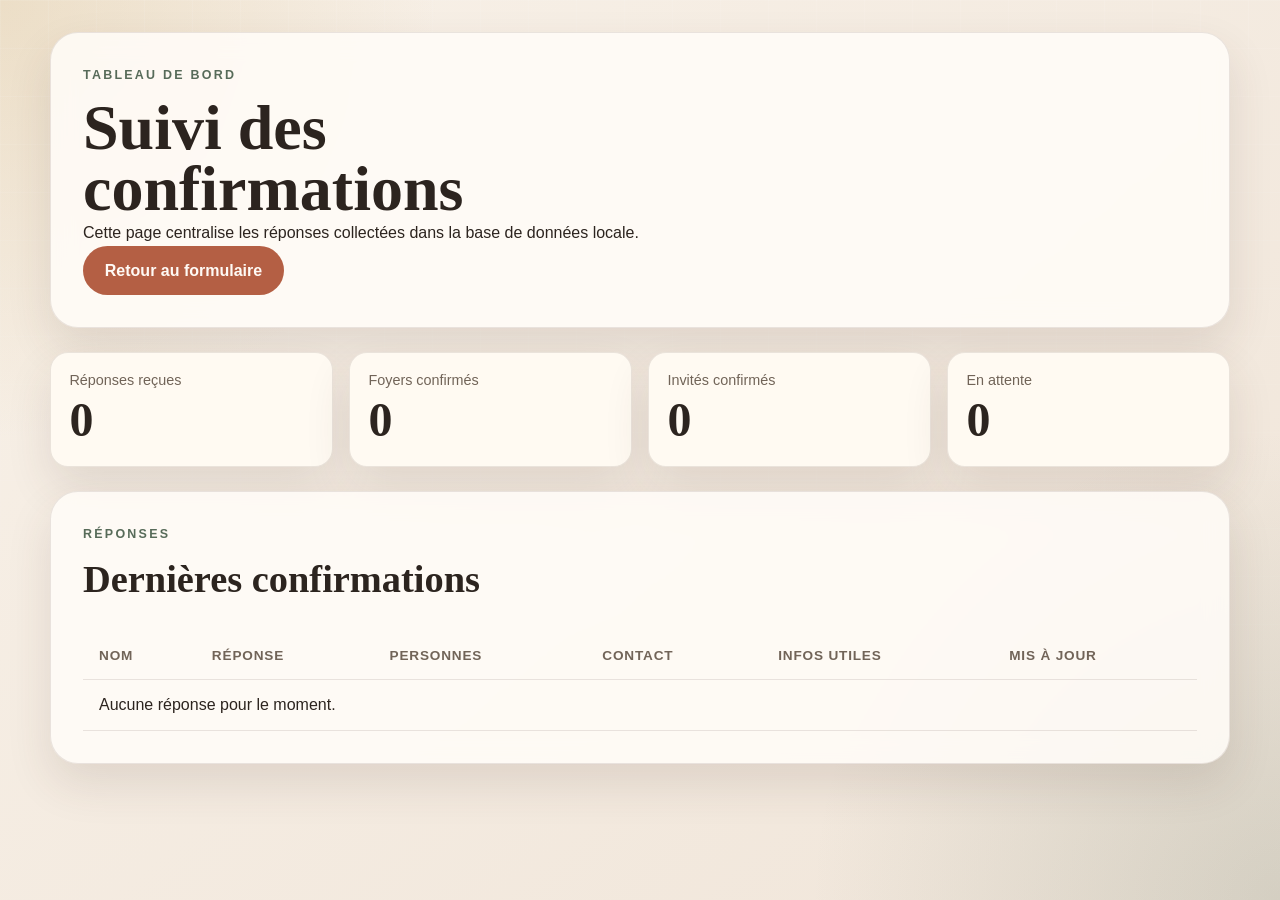
==== static/dashboard.html @ 9de83180 "Initial RSVP wedding app" ====
<!DOCTYPE html>
<html lang="fr">
  <head>
    <meta charset="UTF-8" />
    <meta name="viewport" content="width=device-width, initial-scale=1.0" />
    <title>Suivi RSVP</title>
    <link rel="stylesheet" href="/static/styles.css" />
  </head>
  <body class="page page-dashboard">
    <div class="backdrop"></div>
    <main class="layout">
      <section class="card dashboard-header">
        <div>
          <p class="eyebrow">Tableau de bord</p>
          <h1>Suivi des confirmations</h1>
          <p>Cette page centralise les réponses collectées dans la base de données locale.</p>
        </div>
        <a class="button button-secondary" href="/">Retour au formulaire</a>
      </section>

      <section class="stats-grid">
        <article class="card stat-card">
          <span class="label">Réponses reçues</span>
          <strong id="total-responses">0</strong>
        </article>
        <article class="card stat-card">
          <span class="label">Foyers confirmés</span>
          <strong id="confirmed-households">0</strong>
        </article>
        <article class="card stat-card">
          <span class="label">Invités confirmés</span>
          <strong id="confirmed-guests">0</strong>
        </article>
        <article class="card stat-card">
          <span class="label">En attente</span>
          <strong id="tentative-households">0</strong>
        </article>
      </section>

      <section class="card table-card">
        <div class="table-header">
          <div>
            <p class="eyebrow">Réponses</p>
            <h2>Dernières confirmations</h2>
          </div>
        </div>

        <div class="table-wrapper">
          <table>
            <thead>
              <tr>
                <th>Nom</th>
                <th>Réponse</th>
                <th>Personnes</th>
                <th>Contact</th>
                <th>Infos utiles</th>
                <th>Mis à jour</th>
              </tr>
            </thead>
            <tbody id="responses-table">
              <tr>
                <td colspan="6">Aucune réponse pour le moment.</td>
              </tr>
            </tbody>
          </table>
        </div>
      </section>
    </main>

    <script src="/static/dashboard.js" defer></script>
  </body>
</html>
---- static/styles.css ----
:root {
  --bg: #f6efe6;
  --bg-soft: rgba(255, 250, 245, 0.78);
  --surface: rgba(255, 252, 247, 0.88);
  --surface-strong: #fffaf2;
  --text: #2c241f;
  --muted: #716458;
  --line: rgba(83, 62, 49, 0.12);
  --accent: #b45f44;
  --accent-deep: #8f4730;
  --sage: #576b59;
  --gold: #d0b27a;
  --shadow: 0 20px 45px rgba(76, 53, 40, 0.12);
  --radius: 28px;
  --radius-sm: 18px;
  --max-width: 1180px;
}

* {
  box-sizing: border-box;
}

html {
  scroll-behavior: smooth;
}

body {
  margin: 0;
  min-height: 100vh;
  font-family: "Avenir Next", "Trebuchet MS", sans-serif;
  color: var(--text);
  background:
    radial-gradient(circle at top left, rgba(208, 178, 122, 0.3), transparent 28%),
    radial-gradient(circle at bottom right, rgba(87, 107, 89, 0.18), transparent 30%),
    linear-gradient(140deg, #f8f1e8 0%, #f0e5d9 100%);
}

.backdrop {
  position: fixed;
  inset: 0;
  background-image:
    linear-gradient(rgba(255, 255, 255, 0.12) 1px, transparent 1px),
    linear-gradient(90deg, rgba(255, 255, 255, 0.12) 1px, transparent 1px);
  background-size: 48px 48px;
  mask-image: linear-gradient(to bottom, rgba(0, 0, 0, 0.8), transparent);
  pointer-events: none;
}

.layout {
  position: relative;
  z-index: 1;
  width: min(calc(100% - 2rem), var(--max-width));
  margin: 0 auto;
  padding: 2rem 0 4rem;
}

.card {
  background: var(--surface);
  border: 1px solid var(--line);
  border-radius: var(--radius);
  box-shadow: var(--shadow);
  backdrop-filter: blur(12px);
}

.hero,
.details,
.form-shell,
.dashboard-header,
.table-card {
  padding: 2rem;
}

.hero {
  overflow: hidden;
  position: relative;
}

.hero::after {
  content: "";
  position: absolute;
  width: 320px;
  height: 320px;
  border-radius: 50%;
  top: -120px;
  right: -80px;
  background: radial-gradient(circle, rgba(180, 95, 68, 0.18), transparent 68%);
}

.page-home .layout {
  display: grid;
  grid-template-columns: 1.1fr 0.9fr;
  gap: 1.5rem;
}

.details {
  align-self: start;
}

.form-shell {
  grid-column: 1 / -1;
}

.eyebrow {
  margin: 0 0 0.8rem;
  letter-spacing: 0.18em;
  text-transform: uppercase;
  color: var(--sage);
  font-size: 0.78rem;
  font-weight: 700;
}

h1,
h2,
h3 {
  margin: 0;
  font-family: "Georgia", "Times New Roman", serif;
  font-weight: 600;
}

h1 {
  font-size: clamp(2.6rem, 5vw, 5rem);
  line-height: 0.95;
  max-width: 8ch;
}

h2 {
  font-size: clamp(1.7rem, 3vw, 2.5rem);
  margin-bottom: 0.7rem;
}

h3 {
  font-size: 1.1rem;
  margin-bottom: 0.35rem;
}

p {
  margin: 0;
  line-height: 1.65;
}

.lead {
  margin-top: 1rem;
  max-width: 42rem;
  font-size: 1.06rem;
  color: var(--muted);
}

.hero-grid,
.feature-grid,
.stats-grid {
  display: grid;
  gap: 1rem;
}

.hero-grid {
  margin-top: 1.75rem;
  grid-template-columns: repeat(2, minmax(0, 1fr));
}

.feature-grid {
  margin-top: 1.5rem;
  grid-template-columns: repeat(3, minmax(0, 1fr));
}

.feature-grid article,
.stat-card {
  padding: 1.15rem;
  border-radius: var(--radius-sm);
  background: var(--surface-strong);
  border: 1px solid var(--line);
}

.label {
  display: block;
  margin-bottom: 0.3rem;
  font-size: 0.9rem;
  color: var(--muted);
}

.hero strong,
.stat-card strong {
  font-size: 1.08rem;
}

.hero-actions,
.form-actions,
.table-header {
  display: flex;
  align-items: center;
  justify-content: space-between;
  gap: 1rem;
}

.hero-actions {
  margin-top: 1.8rem;
  justify-content: flex-start;
  flex-wrap: wrap;
}

.button {
  display: inline-flex;
  align-items: center;
  justify-content: center;
  padding: 0.9rem 1.3rem;
  border-radius: 999px;
  border: 1px solid transparent;
  text-decoration: none;
  font-weight: 700;
  transition:
    transform 160ms ease,
    border-color 160ms ease,
    background 160ms ease;
  cursor: pointer;
}

.button:hover {
  transform: translateY(-1px);
}

.button-primary,
.button-secondary {
  background: var(--accent);
  color: #fffaf5;
}

.button-primary:hover,
.button-secondary:hover {
  background: var(--accent-deep);
}

.button-ghost {
  color: var(--sage);
  border-color: rgba(87, 107, 89, 0.25);
  background: rgba(255, 255, 255, 0.35);
}

.form-header {
  max-width: 44rem;
  margin-bottom: 1.5rem;
}

.rsvp-form {
  display: grid;
  grid-template-columns: repeat(2, minmax(0, 1fr));
  gap: 1rem;
}

.rsvp-form label,
.attendance-group {
  display: flex;
  flex-direction: column;
  gap: 0.55rem;
}

.rsvp-form label,
.attendance-group legend {
  font-weight: 700;
}

.rsvp-form input,
.rsvp-form textarea {
  width: 100%;
  padding: 0.95rem 1rem;
  border-radius: 18px;
  border: 1px solid rgba(87, 107, 89, 0.18);
  background: rgba(255, 255, 255, 0.86);
  color: var(--text);
  font: inherit;
}

.rsvp-form textarea {
  resize: vertical;
}

.attendance-group {
  grid-column: 1 / -1;
  padding: 1rem;
  border: 1px solid var(--line);
  border-radius: var(--radius-sm);
  background: rgba(255, 255, 255, 0.5);
}

.attendance-group legend {
  padding: 0 0.25rem;
}

.choice {
  flex-direction: row;
  align-items: center;
  font-weight: 500;
}

.choice input {
  width: auto;
}

.rsvp-form label:has(textarea),
.form-actions {
  grid-column: 1 / -1;
}

.form-feedback {
  min-height: 1.5rem;
  color: var(--muted);
}

.form-feedback[data-state="success"] {
  color: var(--sage);
}

.form-feedback[data-state="error"] {
  color: #a23f3f;
}

.page-dashboard .layout {
  display: grid;
  gap: 1.5rem;
}

.stats-grid {
  grid-template-columns: repeat(4, minmax(0, 1fr));
}

.stat-card strong {
  display: block;
  margin-top: 0.3rem;
  font-size: clamp(2rem, 4vw, 3rem);
  font-family: "Georgia", "Times New Roman", serif;
}

.table-wrapper {
  overflow-x: auto;
  margin-top: 1.25rem;
}

table {
  width: 100%;
  border-collapse: collapse;
}

th,
td {
  padding: 1rem;
  text-align: left;
  border-bottom: 1px solid var(--line);
  vertical-align: top;
}

th {
  font-size: 0.85rem;
  letter-spacing: 0.06em;
  text-transform: uppercase;
  color: var(--muted);
}

.status {
  display: inline-flex;
  align-items: center;
  padding: 0.35rem 0.7rem;
  border-radius: 999px;
  font-weight: 700;
  font-size: 0.85rem;
}

.status-yes {
  background: rgba(87, 107, 89, 0.15);
  color: var(--sage);
}

.status-no {
  background: rgba(180, 95, 68, 0.15);
  color: var(--accent-deep);
}

.status-maybe {
  background: rgba(208, 178, 122, 0.22);
  color: #7e6228;
}

@media (max-width: 960px) {
  .page-home .layout,
  .rsvp-form,
  .feature-grid,
  .stats-grid {
    grid-template-columns: 1fr;
  }

  .hero-grid {
    grid-template-columns: 1fr;
  }
}

@media (max-width: 720px) {
  .layout {
    width: min(calc(100% - 1rem), var(--max-width));
    padding: 1rem 0 2rem;
  }

  .hero,
  .details,
  .form-shell,
  .dashboard-header,
  .table-card {
    padding: 1.35rem;
    border-radius: 22px;
  }

  .hero-actions,
  .form-actions,
  .table-header {
    flex-direction: column;
    align-items: flex-start;
  }

  th,
  td {
    padding: 0.8rem 0.65rem;
  }
}
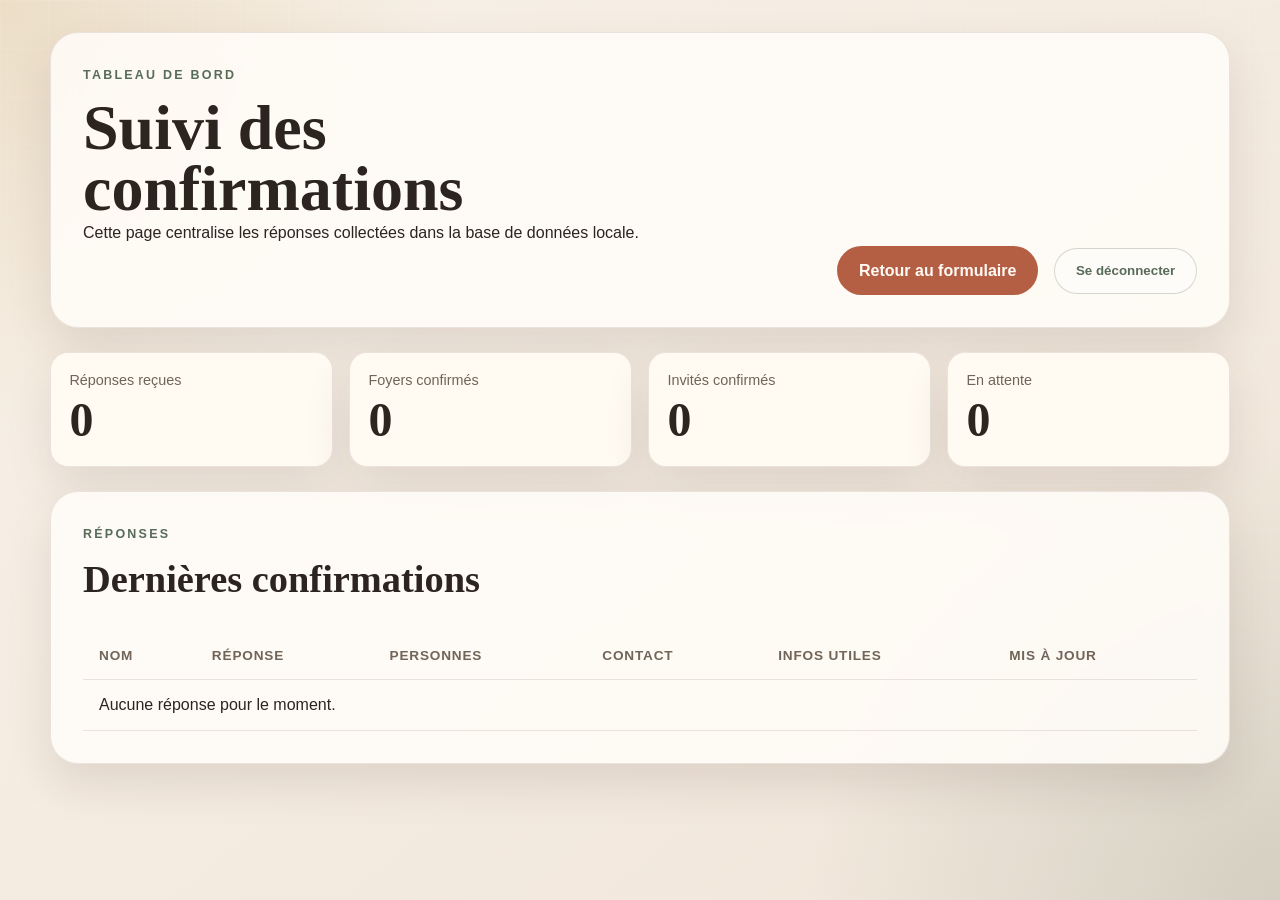
==== commit 0afcf1b1: "Protect RSVP dashboard and add thank-you flow" ====
--- a/static/dashboard.html
+++ b/static/dashboard.html
@@ -15,7 +15,12 @@
           <h1>Suivi des confirmations</h1>
           <p>Cette page centralise les réponses collectées dans la base de données locale.</p>
         </div>
-        <a class="button button-secondary" href="/">Retour au formulaire</a>
+        <div class="dashboard-actions">
+          <a class="button button-secondary" href="/">Retour au formulaire</a>
+          <form method="post" action="/admin/logout">
+            <button class="button button-ghost" type="submit">Se déconnecter</button>
+          </form>
+        </div>
       </section>
 
       <section class="stats-grid">
--- a/static/styles.css
+++ b/static/styles.css
@@ -147,7 +147,8 @@
 
 .hero-grid,
 .feature-grid,
-.stats-grid {
+.stats-grid,
+.program-grid {
   display: grid;
   gap: 1rem;
 }
@@ -162,7 +163,13 @@
   grid-template-columns: repeat(3, minmax(0, 1fr));
 }
 
+.program-grid {
+  margin-top: 1.5rem;
+  grid-template-columns: 1fr;
+}
+
 .feature-grid article,
+.program-card,
 .stat-card {
   padding: 1.15rem;
   border-radius: var(--radius-sm);
@@ -170,6 +177,33 @@
   border: 1px solid var(--line);
 }
 
+.program-card {
+  display: flex;
+  flex-direction: column;
+  gap: 0.75rem;
+}
+
+.program-day {
+  color: var(--accent);
+  font-size: 0.78rem;
+  font-weight: 700;
+  letter-spacing: 0.16em;
+  text-transform: uppercase;
+}
+
+.program-item {
+  display: grid;
+  grid-template-columns: auto 1fr;
+  gap: 0.75rem;
+  align-items: start;
+}
+
+.program-time {
+  min-width: 3.6rem;
+  color: var(--sage);
+  font-weight: 700;
+}
+
 .label {
   display: block;
   margin-bottom: 0.3rem;
@@ -184,7 +218,8 @@
 
 .hero-actions,
 .form-actions,
-.table-header {
+.table-header,
+.dashboard-actions {
   display: flex;
   align-items: center;
   justify-content: space-between;
@@ -237,6 +272,104 @@
 .form-header {
   max-width: 44rem;
   margin-bottom: 1.5rem;
+}
+
+.page-auth .layout {
+  display: block;
+}
+
+.auth-layout {
+  min-height: 100vh;
+  display: grid;
+  place-items: center;
+}
+
+.auth-card {
+  width: min(100%, 34rem);
+  padding: 2rem;
+}
+
+.auth-lead {
+  margin-bottom: 1.5rem;
+}
+
+.auth-form {
+  display: grid;
+  gap: 1rem;
+}
+
+.auth-form label {
+  display: flex;
+  flex-direction: column;
+  gap: 0.55rem;
+  font-weight: 700;
+}
+
+.auth-help {
+  margin-top: 1rem;
+  color: var(--muted);
+  font-size: 0.95rem;
+}
+
+.page-thank-you .layout {
+  display: block;
+}
+
+.thank-you-layout {
+  min-height: 100vh;
+  display: grid;
+  place-items: center;
+}
+
+.thank-you-card {
+  width: min(100%, 52rem);
+  padding: 2.5rem;
+  position: relative;
+  overflow: hidden;
+}
+
+.thank-you-card::after {
+  content: "";
+  position: absolute;
+  inset: auto -5rem -5rem auto;
+  width: 18rem;
+  height: 18rem;
+  border-radius: 50%;
+  background: radial-gradient(circle, rgba(180, 95, 68, 0.16), transparent 68%);
+  pointer-events: none;
+}
+
+.thank-you-lead {
+  max-width: 38rem;
+}
+
+.thank-you-grid {
+  display: grid;
+  grid-template-columns: repeat(3, minmax(0, 1fr));
+  gap: 1rem;
+  margin-top: 1.75rem;
+}
+
+.thank-you-panel {
+  padding: 1.15rem;
+  border-radius: var(--radius-sm);
+  border: 1px solid var(--line);
+  background: var(--surface-strong);
+}
+
+.thank-you-panel strong {
+  display: block;
+  font-size: 1.1rem;
+  font-family: "Georgia", "Times New Roman", serif;
+}
+
+.thank-you-note {
+  margin-top: 1.5rem;
+  padding: 1.2rem 1.3rem;
+  border-radius: var(--radius-sm);
+  border: 1px solid rgba(180, 95, 68, 0.16);
+  background: linear-gradient(135deg, rgba(255, 255, 255, 0.52), rgba(255, 250, 245, 0.9));
+  max-width: 42rem;
 }
 
 .rsvp-form {
@@ -317,6 +450,15 @@
   gap: 1.5rem;
 }
 
+.dashboard-actions {
+  justify-content: flex-end;
+  flex-wrap: wrap;
+}
+
+.dashboard-actions form {
+  margin: 0;
+}
+
 .stats-grid {
   grid-template-columns: repeat(4, minmax(0, 1fr));
 }
@@ -381,6 +523,8 @@
   .page-home .layout,
   .rsvp-form,
   .feature-grid,
+  .thank-you-grid,
+  .program-grid,
   .stats-grid {
     grid-template-columns: 1fr;
   }
@@ -399,6 +543,7 @@
   .hero,
   .details,
   .form-shell,
+  .thank-you-card,
   .dashboard-header,
   .table-card {
     padding: 1.35rem;
@@ -407,7 +552,8 @@
 
   .hero-actions,
   .form-actions,
-  .table-header {
+  .table-header,
+  .dashboard-actions {
     flex-direction: column;
     align-items: flex-start;
   }
